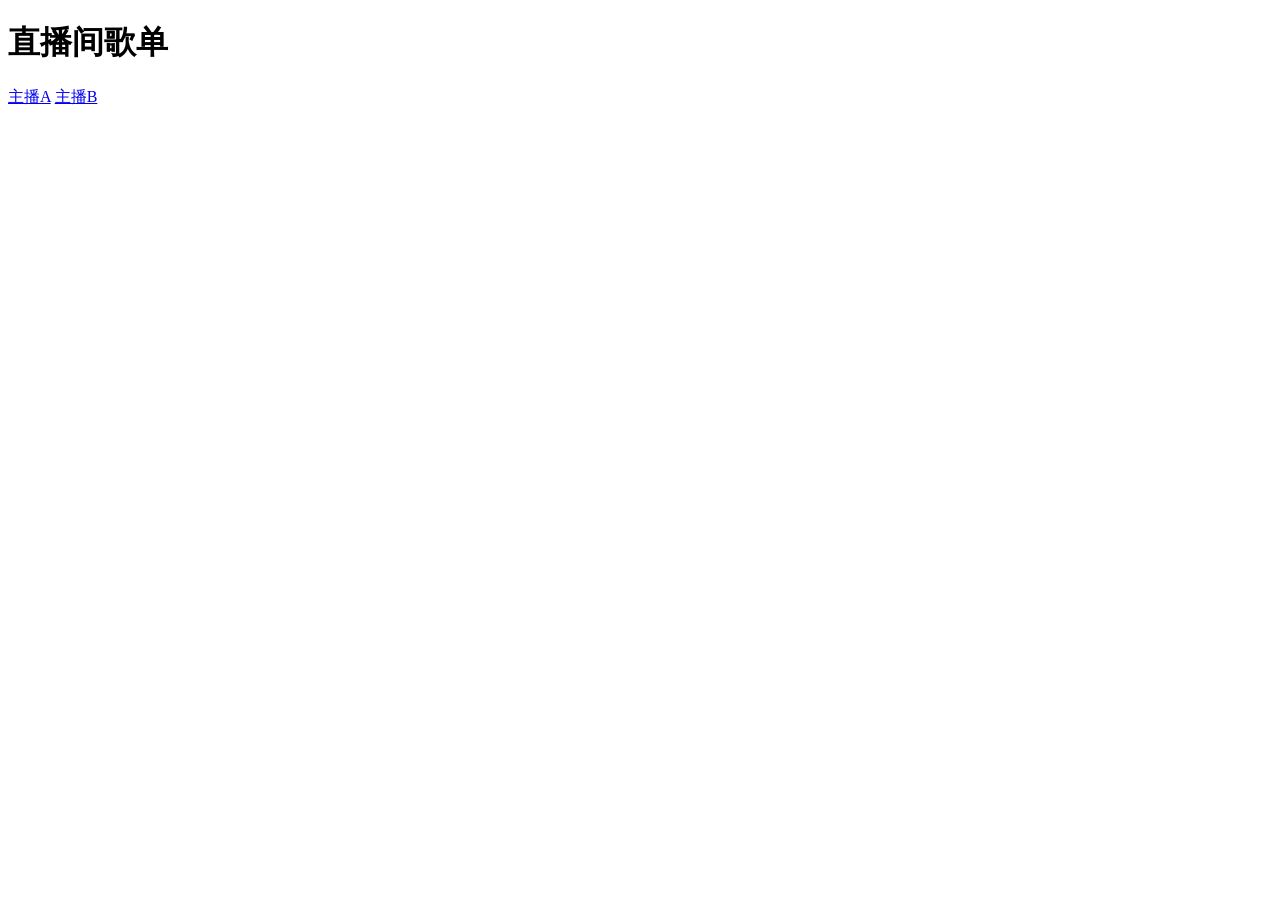
==== index.html @ ae88f5b5 "Add files via upload" ====
<!DOCTYPE html>
<html lang="zh-CN">
<head>
<meta charset="UTF-8">
<meta name="viewport" content="width=device-width, initial-scale=1.0">
<title>主播歌单入口</title>
<link rel="stylesheet" href="css/style.css">
</head>
<body>
<div class="container">
  <h1>直播间歌单</h1>
  <div class="host-list">
    <a class="host-btn" href="songlist.html?host=hostA">主播A</a>
    <a class="host-btn" href="songlist.html?host=hostB">主播B</a>
  </div>
</div>
</body>
</html>
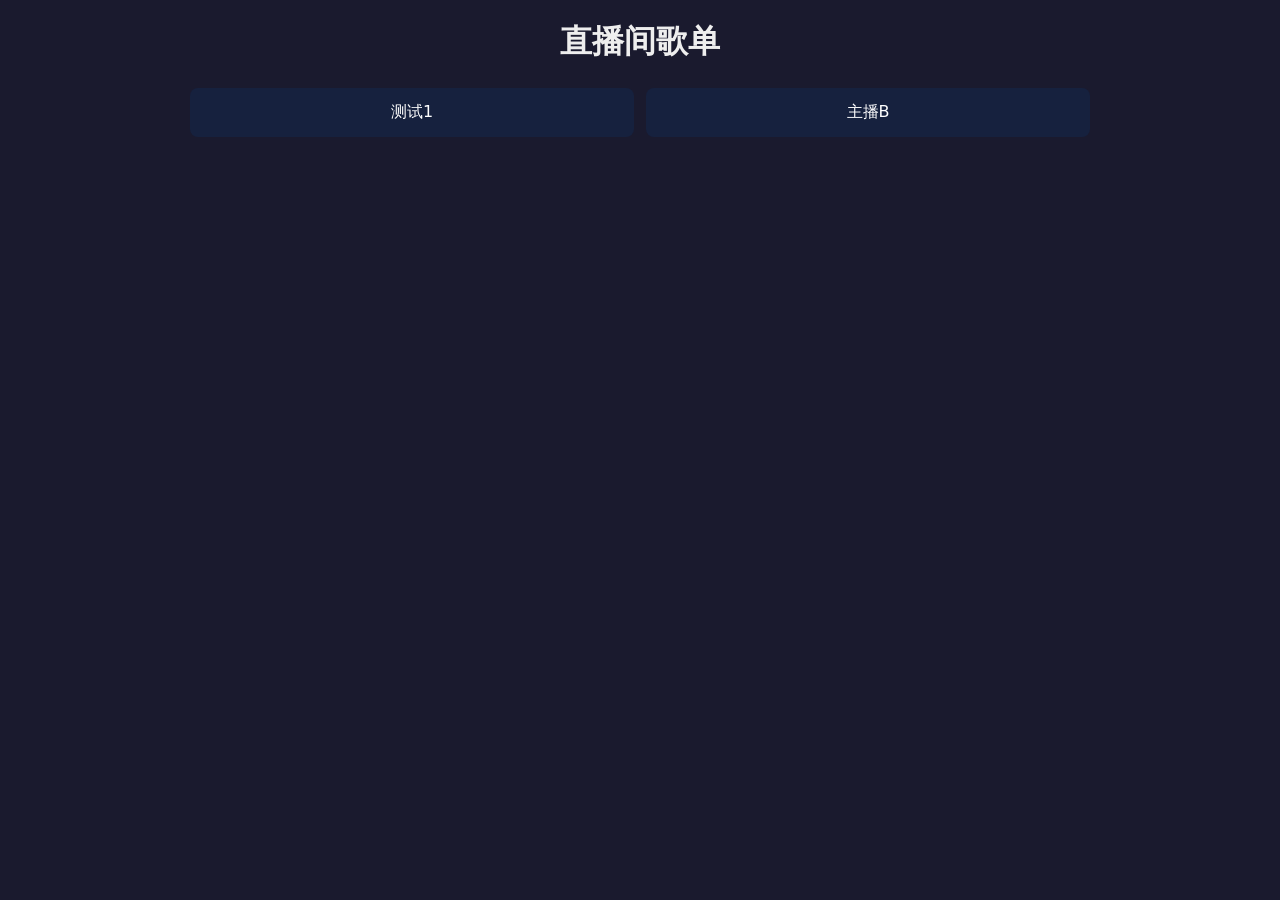
==== commit e879bdb8: "Update index.html" ====
--- a/index.html
+++ b/index.html
@@ -10,7 +10,7 @@
 <div class="container">
   <h1>直播间歌单</h1>
   <div class="host-list">
-    <a class="host-btn" href="songlist.html?host=hostA">主播A</a>
+    <a class="host-btn" href="songlist.html?host=hostA">测试1</a>
     <a class="host-btn" href="songlist.html?host=hostB">主播B</a>
   </div>
 </div>
--- a/css/style.css
+++ b/css/style.css
@@ -0,0 +1,17 @@
+*{margin:0;padding:0;box-sizing:border-box;font-family:system-ui}
+body{background:#1a1a2e;color:#eee;padding:20px}
+.container{max-width:900px;margin:0 auto}
+h1,h2{text-align:center;margin-bottom:24px}
+.host-list{display:grid;gap:12px;grid-template-columns:repeat(auto-fit,minmax(160px,1fr))}
+.host-btn{display:block;padding:14px;background:#16213e;color:#fff;text-align:center;border-radius:8px;text-decoration:none}
+.host-btn:hover{background:#0f3460}
+#searchInput{width:100%;padding:12px;border-radius:8px;border:none;margin-bottom:16px;font-size:16px}
+.controls{margin-bottom:16px;text-align:right}
+#clearBtn{padding:8px 14px;background:#e94560;color:#fff;border:none;border-radius:6px;cursor:pointer}
+.song-list{display:grid;gap:8px}
+.song-item{padding:12px;background:#16213e;border-radius:8px;display:flex;justify-content:space-between;align-items:center}
+.song-item.ordered{background:#27496d;opacity:0.7}
+.song-info{line-height:1.5}
+.song-name{font-weight:bold}
+.singer{font-size:14px;color:#aaa}
+.order-btn{padding:6px 10px;border:none;border-radius:4px;cursor:pointer;background:#00a896;color:#fff}
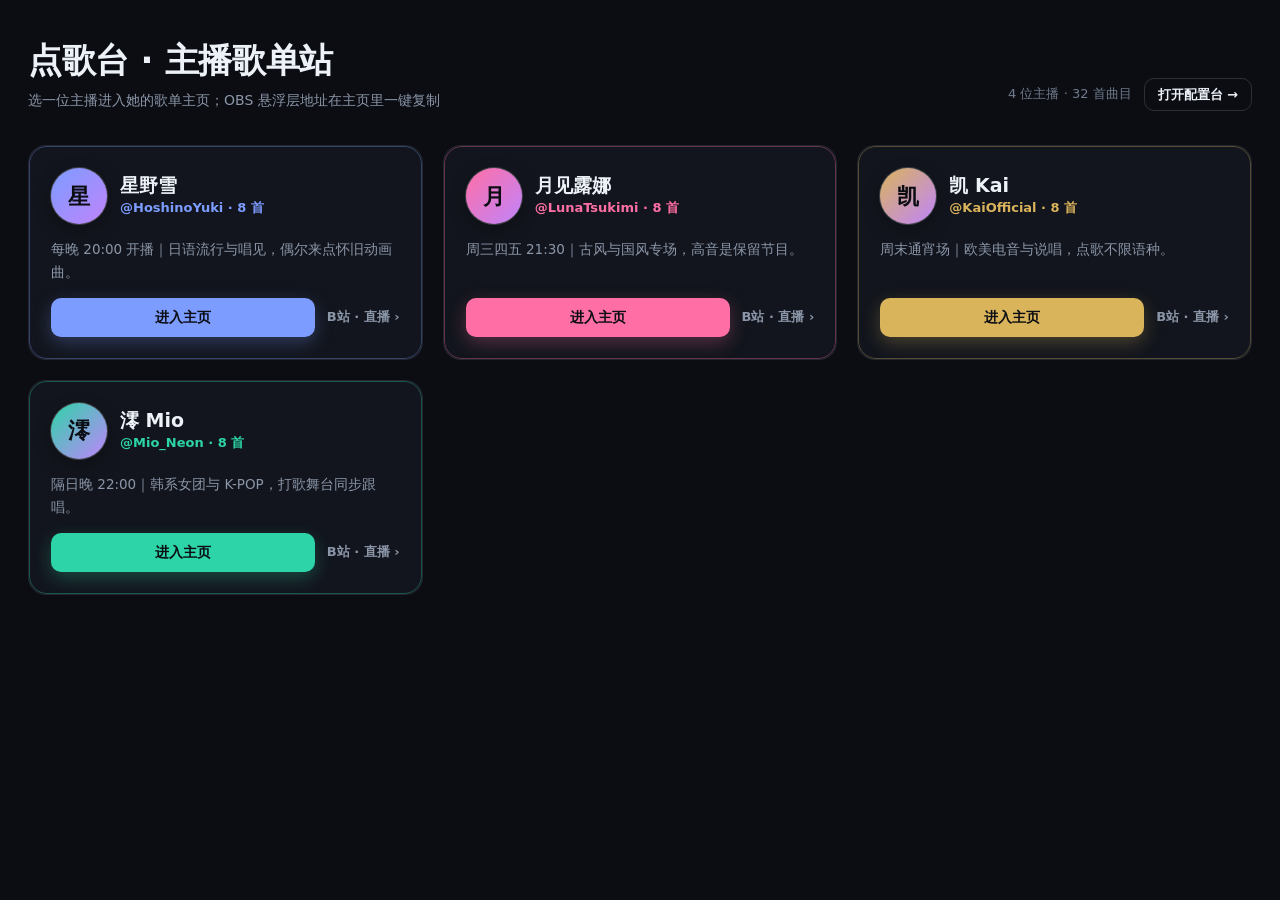
==== commit b2b5ed76: "主播歌单站 v2：多主播架构 + 6 套主题配色 + 首页/主页/悬浮层/配置台 - index.html 首页主播大厅 / profile.html 主播主页 / overlay.html OBS " ====
--- a/index.html
+++ b/index.html
@@ -1,18 +1,44 @@
-<!DOCTYPE html>
-<html lang="zh-CN">
-<head>
-<meta charset="UTF-8">
-<meta name="viewport" content="width=device-width, initial-scale=1.0">
-<title>主播歌单入口</title>
-<link rel="stylesheet" href="css/style.css">
-</head>
-<body>
-<div class="container">
-  <h1>直播间歌单</h1>
-  <div class="host-list">
-    <a class="host-btn" href="songlist.html?host=hostA">测试1</a>
-    <a class="host-btn" href="songlist.html?host=hostB">主播B</a>
-  </div>
-</div>
-</body>
-</html>
+<!DOCTYPE html>
+<html lang="zh-CN">
+<head>
+<meta charset="utf-8">
+<meta name="viewport" content="width=device-width, initial-scale=1">
+<title>点歌台 · 主播歌单站</title>
+<link rel="stylesheet" href="assets/site.css">
+<script>
+/* 兼容：老地址形如 index.html?style=compact&size=18（当时悬浮层在根目录）。
+   只要带了悬浮层参数，就自动转到 overlay.html，OBS 里不用改地址。 */
+(function () {
+  var OVERLAY_KEYS = ['style', 'src', 'id', 'playing', 'refresh', 'max',
+                      'panel', 'tags', 'size', 'blur', 'radius', 'identity',
+                      'avatar', 'link', 'preview', 'accent', 'accent2', 'bg', 'color', 'sub',
+                      'bgOpacity', 'tagAlpha', 'tagSat', 'tagLight', 'title', 'theme', 'font'];
+  var q = new URLSearchParams(location.search);
+  var hit = OVERLAY_KEYS.some(function (k) { return q.has(k); });
+  if (hit) location.replace('overlay.html' + location.search);
+})();
+</script>
+</head>
+<body>
+
+<div class="wrap">
+  <header class="site-head">
+    <div>
+      <h1 class="site-title" id="siteTitle">点歌台 · 主播歌单站</h1>
+      <p class="site-tagline" id="siteTagline">选一位主播进入她的歌单主页；OBS 悬浮层地址在主页里一键复制</p>
+    </div>
+    <div class="site-meta">
+      <span class="count" id="stat"></span>
+      <a class="btn btn-ghost btn-sm" id="studioLink" href="studio.html">打开配置台 →</a>
+    </div>
+  </header>
+
+  <div class="cards" id="cards"></div>
+  <div class="state" id="state" hidden>加载中…</div>
+</div>
+
+<script src="assets/theme.js"></script>
+<script src="assets/common.js"></script>
+<script src="assets/home.js"></script>
+</body>
+</html>
--- a/assets/site.css
+++ b/assets/site.css
@@ -0,0 +1,511 @@
+/* ============================================================
+   站点样式 · 首页 / 主播主页 / 配置台
+   （悬浮层用的是另一份 overlay.css，两份互不干扰）
+   颜色同样全部来自 theme.js 写出的 CSS 变量 + 明暗两套页面色。
+   ============================================================ */
+
+*, *::before, *::after { box-sizing: border-box; }
+
+:root {
+  --page: #0B0D13;
+  --card: #12151D;
+  --card-2: #0F1219;
+  --stroke: rgba(255, 255, 255, .07);
+  --stroke-2: rgba(255, 255, 255, .14);
+  --text: #EDF1F8;
+  --text-2: #8B96A8;
+  --text-3: #6F7A8C;
+  --accent: #7C9CFF;
+  --accent-rgb: 124,156,255;
+  --font: "Noto Sans SC", "PingFang SC", "HarmonyOS Sans SC",
+          "Microsoft YaHei", "Hiragino Sans GB", system-ui, sans-serif;
+}
+
+body.mode-light {
+  --page: #F3F5FA;
+  --card: #FFFFFF;
+  --card-2: #FAFBFE;
+  --stroke: rgba(11, 13, 19, .09);
+  --stroke-2: rgba(11, 13, 19, .18);
+  --text: #141821;
+  --text-2: #5A6472;
+  --text-3: #838C9C;
+}
+
+html, body { margin: 0; padding: 0; }
+
+body {
+  font-family: var(--font);
+  background: var(--page);
+  color: var(--text);
+  -webkit-font-smoothing: antialiased;
+  line-height: 1.6;
+}
+
+a { color: inherit; }
+
+.wrap {
+  max-width: 1360px;
+  margin: 0 auto;
+  padding: 40px 28px 72px;
+}
+
+/* ---------- 页头 ---------- */
+.site-head {
+  display: flex;
+  align-items: flex-end;
+  justify-content: space-between;
+  gap: 24px;
+  flex-wrap: wrap;
+  margin-bottom: 34px;
+}
+.site-title {
+  margin: 0 0 8px;
+  font-size: 34px;
+  font-weight: 700;
+  letter-spacing: -.01em;
+  line-height: 1.2;
+}
+.site-tagline {
+  margin: 0;
+  font-size: 14px;
+  color: var(--text-2);
+  max-width: 60ch;
+}
+.site-meta {
+  display: flex;
+  align-items: center;
+  gap: 12px;
+  flex-wrap: wrap;
+}
+.count {
+  font-size: 13px;
+  color: var(--text-3);
+  font-variant-numeric: tabular-nums;
+}
+
+/* ---------- 按钮 ---------- */
+.btn {
+  display: inline-flex;
+  align-items: center;
+  justify-content: center;
+  gap: 7px;
+  border: 1px solid transparent;
+  border-radius: 10px;
+  padding: 10px 16px;
+  font-size: 14px;
+  font-weight: 600;
+  font-family: inherit;
+  line-height: 1.2;
+  text-decoration: none;
+  cursor: pointer;
+  transition: .18s ease;
+  white-space: nowrap;
+}
+.btn-primary {
+  background: var(--accent);
+  color: var(--accent-fg, #0B0D13);
+  box-shadow: 0 6px 18px rgba(var(--accent-rgb), .28);
+}
+.btn-primary:hover { filter: brightness(1.08); }
+.btn-ghost {
+  background: transparent;
+  border-color: var(--stroke-2);
+  color: var(--text);
+}
+.btn-ghost:hover { border-color: var(--accent); color: var(--accent); }
+.btn-sm { padding: 8px 13px; font-size: 13px; }
+.btn-block { width: 100%; }
+.btn[disabled] { opacity: .5; pointer-events: none; }
+
+.link-quiet {
+  font-size: 13px;
+  font-weight: 600;
+  color: var(--text-2);
+  text-decoration: none;
+}
+.link-quiet:hover { color: var(--accent); }
+
+/* ---------- 主播卡片网格（首页）---------- */
+.cards {
+  display: grid;
+  grid-template-columns: repeat(auto-fill, minmax(300px, 1fr));
+  gap: 20px;
+}
+.card {
+  display: flex;
+  flex-direction: column;
+  gap: 14px;
+  padding: 22px;
+  border-radius: 18px;
+  background: var(--card);
+  border: 1px solid var(--stroke);
+  transition: .2s ease;
+  position: relative;
+  overflow: hidden;
+}
+.card::after {
+  content: "";
+  position: absolute;
+  inset: 0;
+  border-radius: inherit;
+  border: 1px solid var(--card-accent, var(--accent));
+  opacity: .34;
+  pointer-events: none;
+  transition: opacity .2s ease;
+}
+.card:hover { transform: translateY(-2px); }
+.card:hover::after { opacity: .75; }
+
+.card-top {
+  display: flex;
+  align-items: center;
+  gap: 13px;
+}
+.avatar {
+  flex: none;
+  width: 56px;
+  height: 56px;
+  border-radius: 50%;
+  background-color: var(--card-accent, var(--accent));
+  background-image: linear-gradient(135deg, var(--card-accent, var(--accent)), var(--accent2, var(--accent)));
+  background-size: cover;
+  background-position: center;
+  display: flex;
+  align-items: center;
+  justify-content: center;
+  font-size: 22px;
+  font-weight: 700;
+  color: var(--card-accent-fg, var(--accent-fg, #0B0D13));
+  box-shadow: 0 0 0 1px rgba(255, 255, 255, .20), 0 6px 18px rgba(0, 0, 0, .28);
+  overflow: hidden;
+}
+.avatar.has-img span { display: none; }
+
+.who-name {
+  margin: 0;
+  font-size: 19px;
+  font-weight: 700;
+  line-height: 1.3;
+}
+.who-handle {
+  font-size: 13px;
+  font-weight: 600;
+  color: var(--card-accent, var(--accent));
+}
+.card-bio {
+  margin: 0;
+  font-size: 13.5px;
+  color: var(--text-2);
+  line-height: 1.7;
+  min-height: 3.4em;
+}
+.tags { display: flex; flex-wrap: wrap; gap: 7px; }
+.tag-chip {
+  font-size: 12px;
+  font-weight: 600;
+  padding: 4px 10px;
+  border-radius: 999px;
+  color: var(--text-2);
+  background: rgba(var(--line-rgb, 255, 255, 255), .07);
+  border: 1px solid var(--stroke);
+}
+body.mode-light .tag-chip { background: rgba(11, 13, 19, .04); }
+
+.card-foot {
+  display: flex;
+  align-items: center;
+  gap: 12px;
+  margin-top: auto;
+}
+/* 每张卡的主按钮跟随该主播自己的主色，不用页面主题色 */
+.card-foot .btn-primary {
+  flex: 1 1 auto;
+  background: var(--card-accent, var(--accent));
+  color: var(--card-accent-fg, var(--accent-fg, #0B0D13));
+  box-shadow: 0 6px 18px rgba(var(--card-accent-rgb, var(--accent-rgb)), .28);
+}
+.card-songs {
+  font-size: 12px;
+  color: var(--text-3);
+  font-variant-numeric: tabular-nums;
+  white-space: nowrap;
+}
+
+/* 卡片整体可点：主按钮是链接，卡片本身也挂了跳转 */
+.card-link {
+  position: absolute;
+  inset: 0;
+  z-index: 1;
+  border-radius: inherit;
+}
+.card-foot, .card-top { position: relative; z-index: 2; }
+
+/* ---------- 主播主页 ---------- */
+.hero {
+  display: flex;
+  align-items: center;
+  gap: 26px;
+  padding: 30px;
+  border-radius: 20px;
+  margin-bottom: 26px;
+  position: relative;
+  overflow: hidden;
+  background:
+    linear-gradient(135deg,
+      rgba(var(--accent-rgb), .22) 0%,
+      rgba(var(--accent2-rgb, 124, 156, 255), .14) 45%,
+      rgba(var(--accent-rgb), .06) 100%),
+    var(--card);
+  border: 1px solid var(--stroke);
+}
+.hero-avatar {
+  flex: none;
+  width: 112px;
+  height: 112px;
+  border-radius: 50%;
+  background-color: var(--accent);
+  background-image: linear-gradient(135deg, var(--accent), var(--accent2, var(--accent)));
+  background-size: cover;
+  background-position: center;
+  display: flex;
+  align-items: center;
+  justify-content: center;
+  font-size: 42px;
+  font-weight: 700;
+  color: var(--accent-fg, #0B0D13);
+  box-shadow: 0 0 0 3px rgba(255, 255, 255, .22), 0 12px 30px rgba(0, 0, 0, .32);
+  overflow: hidden;
+}
+.hero-avatar.has-img span { display: none; }
+.hero-info { flex: 1 1 auto; min-width: 0; }
+.hero-info h1 {
+  margin: 0 0 6px;
+  font-size: 34px;
+  font-weight: 700;
+  line-height: 1.2;
+  letter-spacing: -.01em;
+}
+.hero-handle {
+  font-size: 15px;
+  font-weight: 600;
+  color: var(--accent);
+  margin-bottom: 12px;
+}
+.hero-intro {
+  margin: 0 0 12px;
+  font-size: 14.5px;
+  color: var(--text-2);
+  line-height: 1.75;
+  max-width: 70ch;
+}
+.hero-meta { font-size: 13px; color: var(--text-3); }
+.hero-actions {
+  display: flex;
+  flex-direction: column;
+  gap: 10px;
+  flex: none;
+  width: 150px;
+}
+/* 主按钮与次按钮等宽，别一个宽一个窄 */
+.hero-actions .btn { width: 100%; }
+.hero-actions .link-quiet { text-align: center; }
+
+/* 主体两栏 */
+.layout {
+  display: grid;
+  grid-template-columns: minmax(0, 1fr) 340px;
+  gap: 24px;
+  align-items: start;
+}
+@media (max-width: 1080px) {
+  .layout { grid-template-columns: 1fr; }
+  .hero { flex-wrap: wrap; }
+  .hero-actions { width: 100%; flex-direction: row; }
+  .hero-actions .btn { flex: 1 1 auto; }
+}
+
+.panel {
+  background: var(--card);
+  border: 1px solid var(--stroke);
+  border-radius: 18px;
+  padding: 22px;
+}
+.panel-head {
+  display: flex;
+  align-items: baseline;
+  justify-content: space-between;
+  gap: 16px;
+  margin-bottom: 16px;
+}
+.panel-head h2 {
+  margin: 0;
+  font-size: 17px;
+  font-weight: 700;
+}
+.panel-head span { font-size: 13px; color: var(--text-3); }
+
+/* 曲目行 */
+.songs { display: flex; flex-direction: column; gap: 8px; }
+.song {
+  display: flex;
+  align-items: center;
+  gap: 14px;
+  padding: 13px 15px;
+  border-radius: 12px;
+  background: var(--card-2);
+  border: 1px solid transparent;
+  transition: .18s ease;
+}
+.song:hover { border-color: var(--stroke-2); }
+.song-num {
+  flex: none;
+  width: 2.2em;
+  font-size: 13px;
+  font-weight: 600;
+  color: var(--text-3);
+  font-variant-numeric: tabular-nums;
+}
+.song-tag {
+  flex: none;
+  font-size: 11.5px;
+  font-weight: 700;
+  padding: 5px 11px;
+  border-radius: 999px;
+  color: var(--tag-fg, #fff);
+  background: rgba(var(--tag-rgb), var(--tag-a, .9));
+  box-shadow: inset 0 0 0 1px rgba(255, 255, 255, .22);
+  white-space: nowrap;
+}
+.song-text { min-width: 0; flex: 1 1 auto; }
+.song-name {
+  font-size: 15.5px;
+  font-weight: 700;
+  line-height: 1.4;
+  overflow-wrap: anywhere;
+}
+.song-artist {
+  font-size: 13px;
+  color: var(--text-2);
+  overflow-wrap: anywhere;
+}
+
+/* 侧栏卡片 */
+.side { display: flex; flex-direction: column; gap: 18px; }
+.side h2 {
+  margin: 0 0 12px;
+  font-size: 15px;
+  font-weight: 700;
+}
+.side p {
+  margin: 0 0 14px;
+  font-size: 13px;
+  color: var(--text-2);
+  line-height: 1.75;
+}
+.code {
+  font-family: ui-monospace, SFMono-Regular, Menlo, Consolas, monospace;
+  font-size: 12px;
+  line-height: 1.7;
+  padding: 12px;
+  border-radius: 10px;
+  background: var(--card-2);
+  border: 1px solid var(--stroke);
+  color: var(--accent);
+  word-break: break-all;
+  margin-bottom: 12px;
+}
+body.mode-light .code { background: #F1F4FA; }
+
+.mini {
+  display: flex;
+  align-items: center;
+  gap: 11px;
+  padding: 9px 0;
+  text-decoration: none;
+  border-top: 1px solid var(--stroke);
+}
+.mini:first-of-type { border-top: 0; }
+.mini-avatar {
+  flex: none;
+  width: 32px;
+  height: 32px;
+  border-radius: 50%;
+  background-image: linear-gradient(135deg, var(--mini-accent, var(--accent)), var(--accent2, var(--accent)));
+  background-size: cover;
+  background-position: center;
+  box-shadow: 0 0 0 1px rgba(255, 255, 255, .18);
+  /* 没有头像图时显示名字首字，避免出现一个空圈 */
+  display: flex;
+  align-items: center;
+  justify-content: center;
+  font-size: 14px;
+  font-weight: 700;
+  color: var(--mini-fg, var(--accent-fg, #0B0D13));
+  overflow: hidden;
+}
+.mini-avatar.has-img span { display: none; }
+.mini-name { flex: 1 1 auto; font-size: 13.5px; font-weight: 600; }
+.mini-go { color: var(--text-3); font-size: 14px; }
+.mini:hover .mini-name { color: var(--accent); }
+
+/* 分段控件 */
+.seg {
+  display: flex;
+  gap: 6px;
+  padding: 4px;
+  border-radius: 11px;
+  background: var(--card-2);
+  border: 1px solid var(--stroke);
+}
+.seg button {
+  flex: 1 1 0;
+  border: 0;
+  background: transparent;
+  color: var(--text-2);
+  font-family: inherit;
+  font-size: 12.5px;
+  font-weight: 600;
+  padding: 7px 6px;
+  border-radius: 8px;
+  cursor: pointer;
+  transition: .16s ease;
+}
+.seg button:hover { color: var(--text); }
+.seg button[aria-pressed="true"] {
+  background: var(--accent);
+  color: var(--accent-fg, #0B0D13);
+}
+.field-label {
+  display: block;
+  font-size: 12px;
+  font-weight: 600;
+  color: var(--text-3);
+  letter-spacing: .04em;
+  margin: 14px 0 7px;
+}
+
+/* 色板 */
+.swatches { display: flex; flex-wrap: wrap; gap: 8px; }
+.swatch {
+  width: 34px;
+  height: 34px;
+  border-radius: 10px;
+  border: 1px solid var(--stroke-2);
+  cursor: pointer;
+  padding: 0;
+  position: relative;
+  transition: .16s ease;
+}
+.swatch:hover { transform: scale(1.06); }
+.swatch[aria-pressed="true"] {
+  box-shadow: 0 0 0 2px var(--page), 0 0 0 4px var(--accent);
+}
+
+/* 状态 */
+.state {
+  padding: 40px 0;
+  text-align: center;
+  color: var(--text-3);
+  font-size: 14px;
+}
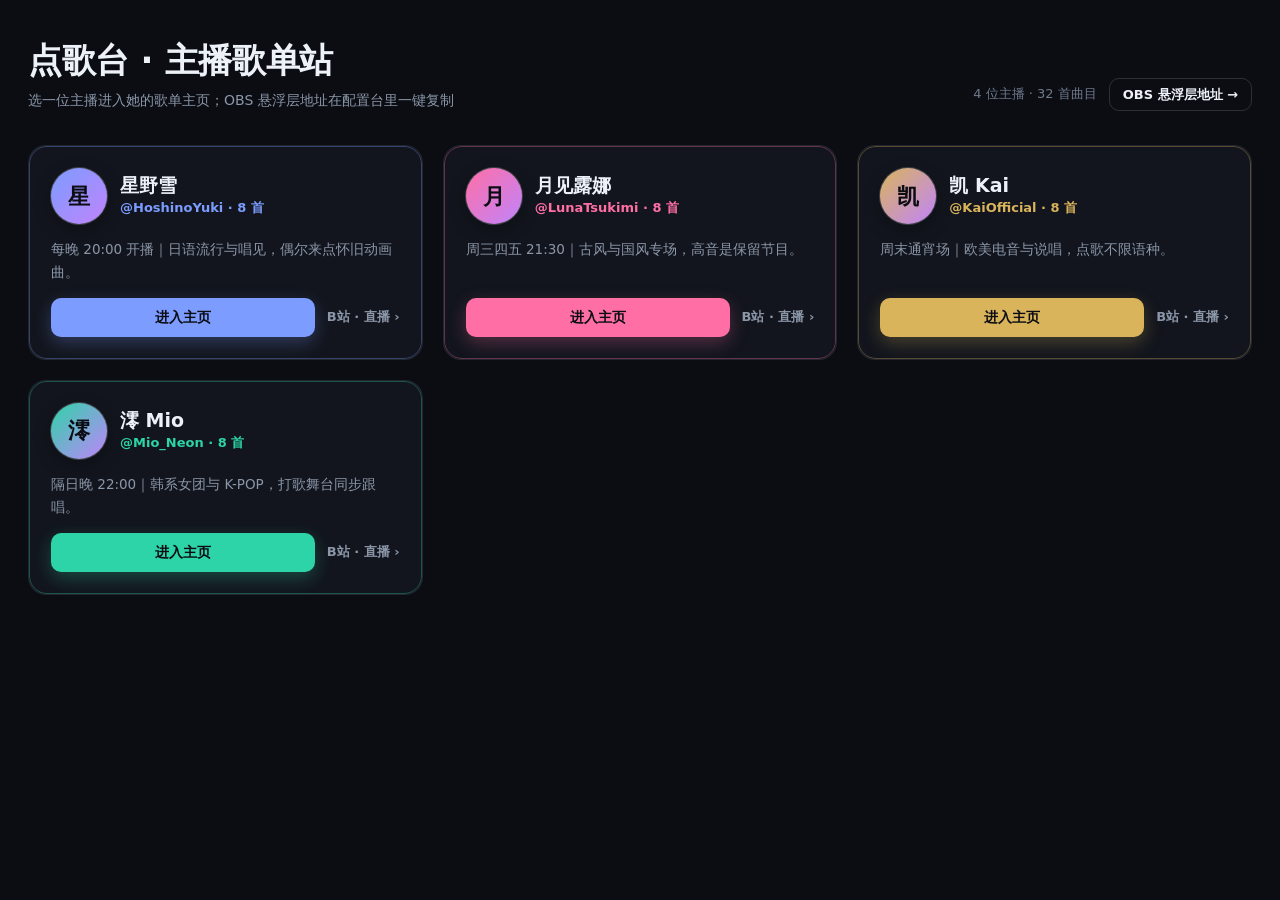
==== commit d791c674: "feat: 歌单搜索/标签筛选、14 套主题、标签配色模式、点歌名复制；OBS 地址收进配置台 主页 - 新增搜索 + 标签分类筛选：关键词匹配歌名/歌手/标签（空格＝与），多选标签＝或，   先筛后" ====
--- a/index.html
+++ b/index.html
@@ -12,7 +12,9 @@
   var OVERLAY_KEYS = ['style', 'src', 'id', 'playing', 'refresh', 'max',
                       'panel', 'tags', 'size', 'blur', 'radius', 'identity',
                       'avatar', 'link', 'preview', 'accent', 'accent2', 'bg', 'color', 'sub',
-                      'bgOpacity', 'tagAlpha', 'tagSat', 'tagLight', 'title', 'theme', 'font'];
+                      'bgOpacity', 'tagAlpha', 'tagSat', 'tagLight', 'title', 'theme', 'font',
+                      'q', 'tag', 'bgImage', 'bgImgAlpha', 'bgImgBlur',
+                      'tagMode', 'tagColors'];
   var q = new URLSearchParams(location.search);
   var hit = OVERLAY_KEYS.some(function (k) { return q.has(k); });
   if (hit) location.replace('overlay.html' + location.search);
@@ -29,7 +31,7 @@
     </div>
     <div class="site-meta">
       <span class="count" id="stat"></span>
-      <a class="btn btn-ghost btn-sm" id="studioLink" href="studio.html">打开配置台 →</a>
+      <a class="btn btn-ghost btn-sm" id="studioLink" href="studio.html">OBS 悬浮层地址 →</a>
     </div>
   </header>
 
--- a/assets/site.css
+++ b/assets/site.css
@@ -201,16 +201,6 @@
   min-height: 3.4em;
 }
 .tags { display: flex; flex-wrap: wrap; gap: 7px; }
-.tag-chip {
-  font-size: 12px;
-  font-weight: 600;
-  padding: 4px 10px;
-  border-radius: 999px;
-  color: var(--text-2);
-  background: rgba(var(--line-rgb, 255, 255, 255), .07);
-  border: 1px solid var(--stroke);
-}
-body.mode-light .tag-chip { background: rgba(11, 13, 19, .04); }
 
 .card-foot {
   display: flex;
@@ -224,12 +214,6 @@
   background: var(--card-accent, var(--accent));
   color: var(--card-accent-fg, var(--accent-fg, #0B0D13));
   box-shadow: 0 6px 18px rgba(var(--card-accent-rgb, var(--accent-rgb)), .28);
-}
-.card-songs {
-  font-size: 12px;
-  color: var(--text-3);
-  font-variant-numeric: tabular-nums;
-  white-space: nowrap;
 }
 
 /* 卡片整体可点：主按钮是链接，卡片本身也挂了跳转 */
@@ -259,6 +243,40 @@
     var(--card);
   border: 1px solid var(--stroke);
 }
+
+/* 自定义背景图（可选）。三层一起才成立：
+   ① ::before 铺图  ② ::after 压一层蒙版  ③ 内容抬到蒙版之上。
+   少了②，封面图一花，头像和简介就读不出来了。 */
+.hero.has-bgimg::before {
+  content: "";
+  position: absolute;
+  inset: 0;
+  background-image: var(--bg-img);
+  background-size: cover;
+  background-position: center;
+  opacity: var(--bg-img-a, .55);
+  filter: blur(calc(var(--bg-img-blur, 0) * 1px));
+  transform: scale(1.04);          /* 模糊会让边缘透出底色，放大一点盖住 */
+  pointer-events: none;
+}
+.hero.has-bgimg::after {
+  content: "";
+  position: absolute;
+  inset: 0;
+  background: linear-gradient(90deg,
+    rgba(6, 8, 14, .74) 0%,
+    rgba(6, 8, 14, .48) 55%,
+    rgba(6, 8, 14, .20) 100%);
+  pointer-events: none;
+}
+/* 浅色主题下蒙版要反过来用白，否则深字压在暗图上全糊 */
+body.mode-light .hero.has-bgimg::after {
+  background: linear-gradient(90deg,
+    rgba(255, 255, 255, .84) 0%,
+    rgba(255, 255, 255, .62) 55%,
+    rgba(255, 255, 255, .34) 100%);
+}
+.hero.has-bgimg > * { position: relative; z-index: 1; }
 .hero-avatar {
   flex: none;
   width: 112px;
@@ -388,6 +406,93 @@
   font-size: 13px;
   color: var(--text-2);
   overflow-wrap: anywhere;
+}
+
+/* ---------- 歌单筛选：搜索框 + 标签分类 ---------- */
+.filter {
+  margin-bottom: 16px;
+  padding-bottom: 16px;
+  border-bottom: 1px solid var(--stroke);
+}
+.filter-top {
+  display: flex;
+  align-items: center;
+  gap: 10px;
+  flex-wrap: wrap;
+}
+.search {
+  position: relative;
+  flex: 1 1 260px;
+  min-width: 0;
+  display: flex;
+  align-items: center;
+}
+.search-ico {
+  position: absolute;
+  left: 11px;
+  width: 16px;
+  height: 16px;
+  fill: none;
+  stroke: var(--text-3);
+  stroke-width: 1.7;
+  stroke-linecap: round;
+  pointer-events: none;
+}
+.search input {
+  width: 100%;
+  padding: 9px 12px 9px 33px;
+  font-family: inherit;
+  font-size: 13.5px;
+  color: var(--text);
+  background: var(--card-2);
+  border: 1px solid var(--stroke);
+  border-radius: 10px;
+  outline: none;
+}
+.search input:focus { border-color: var(--accent); }
+.search input::placeholder { color: var(--text-3); }
+/* 去掉 type=search 自带的清除叉：跟右边的「清空筛选」按钮功能重复 */
+.search input::-webkit-search-cancel-button { -webkit-appearance: none; }
+
+.tagbar {
+  display: flex;
+  flex-wrap: wrap;
+  gap: 7px;
+  margin-top: 12px;
+}
+.tagpick {
+  display: inline-flex;
+  align-items: center;
+  gap: 6px;
+  padding: 5px 10px;
+  border-radius: 999px;
+  border: 1px solid transparent;
+  background: rgba(var(--tag-rgb, 124, 156, 255), calc(var(--tag-a, .9) * .16));
+  color: var(--text-2);
+  font-family: inherit;
+  font-size: 12.5px;
+  font-weight: 600;
+  cursor: pointer;
+  transition: .16s ease;
+}
+.tagpick:hover { color: var(--text); border-color: rgba(var(--tag-rgb), .5); }
+.tagpick[aria-pressed="true"] {
+  background: rgba(var(--tag-rgb), var(--tag-a, .9));
+  color: var(--tag-fg, #fff);
+  box-shadow: inset 0 0 0 1px rgba(255, 255, 255, .22);
+}
+/* 「全部」不占某个标签的色，直接用主色 */
+.tagpick.is-all { --tag-rgb: var(--accent-rgb); --tag-fg: var(--accent-fg, #0B0D13); --tag-a: 1; }
+.tagpick-count {
+  font-size: 11px;
+  font-variant-numeric: tabular-nums;
+  opacity: .66;
+}
+.tagpick[aria-pressed="true"] .tagpick-count { opacity: .88; }
+.filter-stat {
+  margin-top: 10px;
+  font-size: 12.5px;
+  color: var(--text-3);
 }
 
 /* 侧栏卡片 */
@@ -476,14 +581,6 @@
   background: var(--accent);
   color: var(--accent-fg, #0B0D13);
 }
-.field-label {
-  display: block;
-  font-size: 12px;
-  font-weight: 600;
-  color: var(--text-3);
-  letter-spacing: .04em;
-  margin: 14px 0 7px;
-}
 
 /* 色板 */
 .swatches { display: flex; flex-wrap: wrap; gap: 8px; }
@@ -501,6 +598,35 @@
 .swatch[aria-pressed="true"] {
   box-shadow: 0 0 0 2px var(--page), 0 0 0 4px var(--accent);
 }
+/* 该主播推荐的那几套：右上角一个小点。14 套里挑的时候有主次之分。 */
+.swatch.is-rec::after {
+  content: "";
+  position: absolute;
+  top: -3px;
+  right: -3px;
+  width: 8px;
+  height: 8px;
+  border-radius: 50%;
+  background: var(--accent);
+  box-shadow: 0 0 0 2px var(--card);
+}
+/* 深色主题与浅色主题之间的竖线：14 套平铺成一排看不出深浅差别 */
+.swatch-sep {
+  flex: none;
+  width: 1px;
+  align-self: stretch;
+  margin: 3px 2px;
+  background: var(--stroke-2);
+}
+
+/* 侧栏说明文字 */
+.side p.side-hint { margin: 9px 0 0; font-size: 12px; color: var(--text-3); }
+.side code {
+  background: rgba(127, 127, 127, .16);
+  padding: 1px 5px;
+  border-radius: 5px;
+  font-size: 11.5px;
+}
 
 /* 状态 */
 .state {
@@ -509,3 +635,66 @@
   color: var(--text-3);
   font-size: 14px;
 }
+
+/* ---------- 点歌名复制 ---------- */
+.song-name {
+  cursor: pointer;
+  transition: color .16s ease;
+}
+.song-name:hover { color: var(--accent); }
+
+/* 行尾的复制按钮：平时隐形，鼠标进到这一行才现出来，
+   免得整列都是小图标把歌单弄花。 */
+.song-copy {
+  flex: none;
+  width: 30px;
+  height: 30px;
+  display: inline-flex;
+  align-items: center;
+  justify-content: center;
+  padding: 0;
+  border: 1px solid transparent;
+  border-radius: 9px;
+  background: transparent;
+  color: var(--text-3);
+  cursor: pointer;
+  opacity: 0;
+  transition: .16s ease;
+}
+.song:hover .song-copy { opacity: 1; }
+.song-copy:hover { border-color: var(--accent); color: var(--accent); }
+.song-copy:focus-visible { opacity: 1; border-color: var(--accent); color: var(--accent); }
+.song-copy svg {
+  width: 15px;
+  height: 15px;
+  fill: none;
+  stroke: currentColor;
+  stroke-width: 1.6;
+  stroke-linecap: round;
+  stroke-linejoin: round;
+}
+
+/* ---------- 轻提示（复制反馈） ---------- */
+.sltoast {
+  position: fixed;
+  left: 50%;
+  bottom: 32px;
+  transform: translate(-50%, 12px);
+  max-width: min(88vw, 560px);
+  padding: 11px 18px;
+  border-radius: 12px;
+  background: rgba(16, 19, 27, .94);
+  color: #F2F5FB;
+  font-size: 13.5px;
+  font-weight: 600;
+  line-height: 1.5;
+  text-align: center;
+  word-break: break-word;
+  box-shadow: 0 12px 34px rgba(0, 0, 0, .42), inset 0 0 0 1px rgba(255, 255, 255, .10);
+  opacity: 0;
+  pointer-events: none;
+  transition: opacity .2s ease, transform .2s ease;
+  z-index: 999;
+}
+.sltoast.is-on { opacity: 1; transform: translate(-50%, 0); }
+.sltoast.is-warn { background: rgba(122, 51, 14, .96); }
